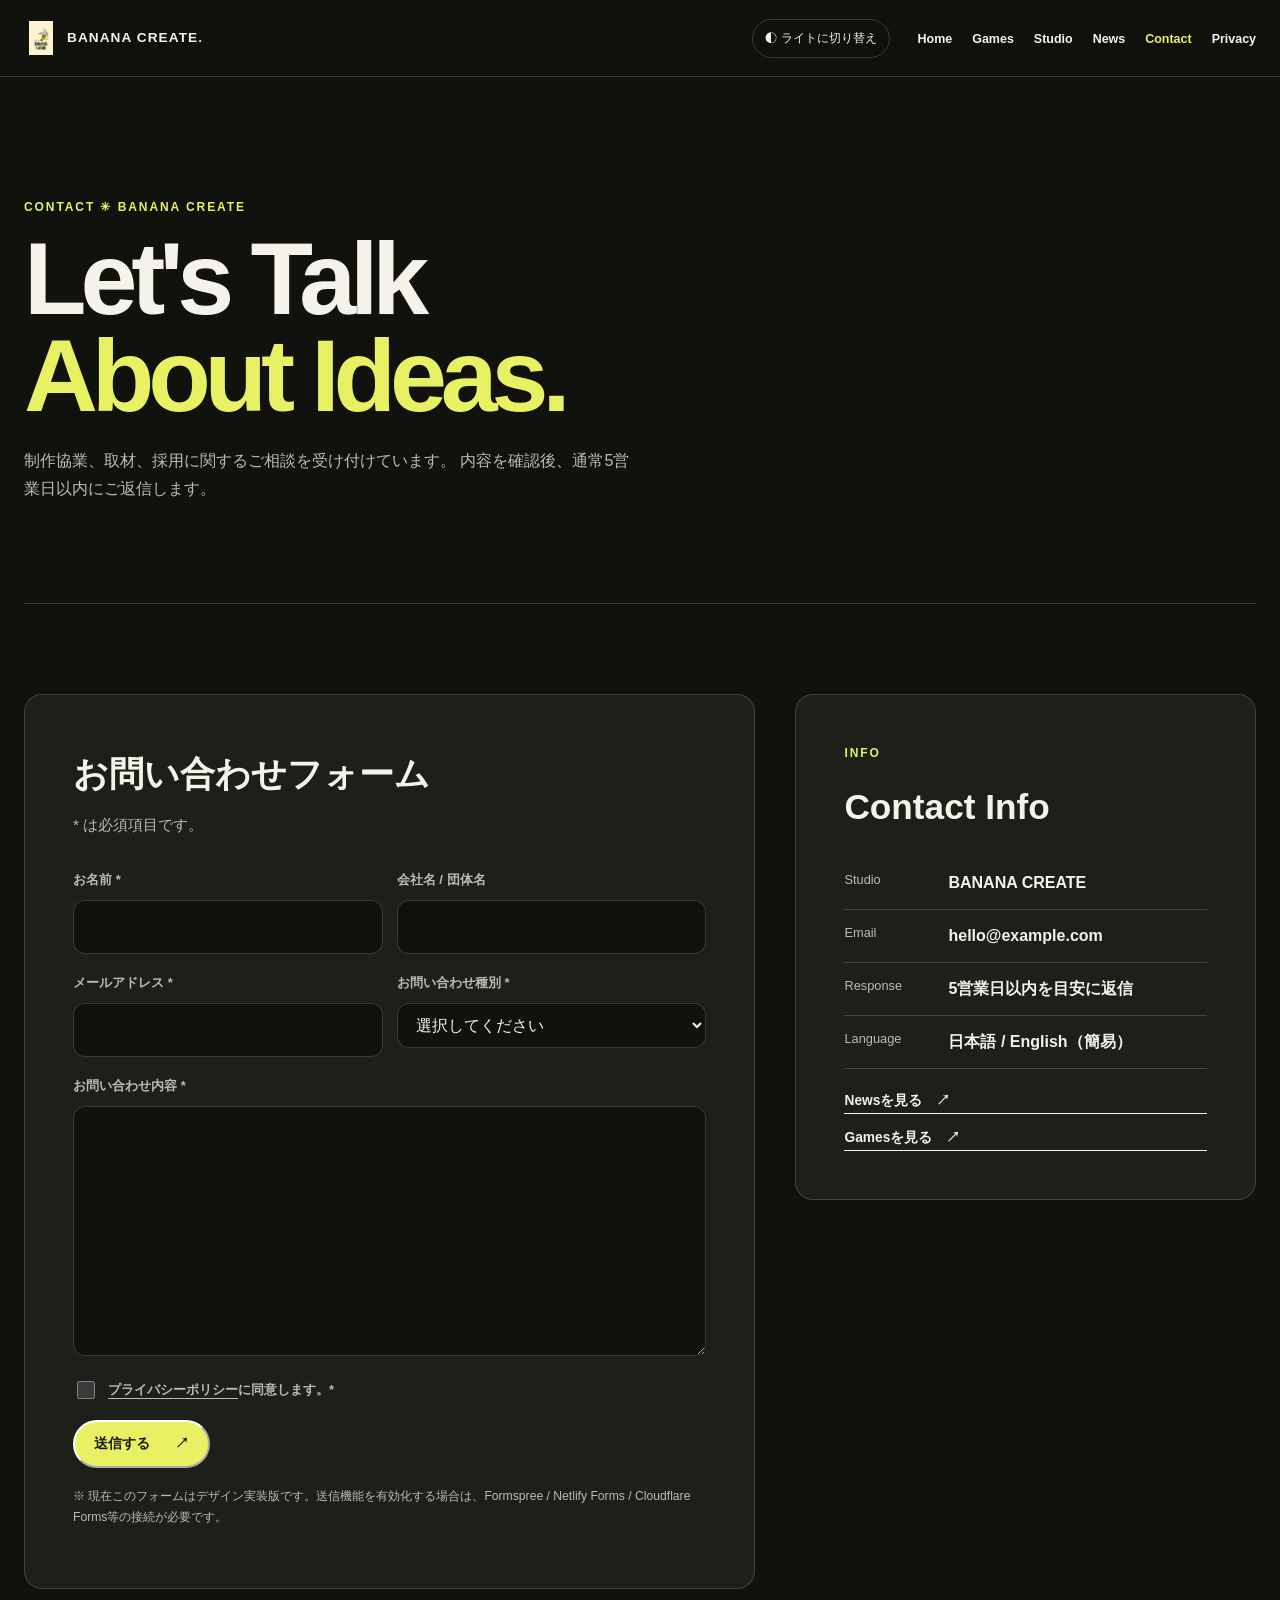
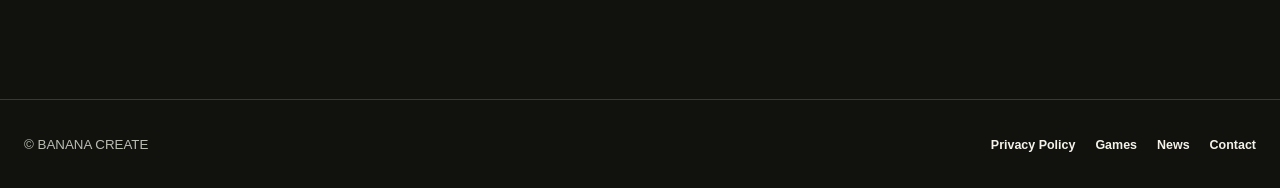
==== contact/index.html @ 160a074d "ページ作成" ====
<!doctype html>
<html lang="ja">
  <head>
    <meta charset="utf-8" />
    <meta name="viewport" content="width=device-width,initial-scale=1" />
    <meta name="theme-color" content="#11120e" />
    <title>Contact | BANANA CREATE</title>
    <meta
      name="description"
      content="BANANA CREATEへのお問い合わせページ。制作協業、取材、採用に関するご相談はこちら。"
    />
    <link rel="stylesheet" href="../styles.css" />
    <script src="../script.js" defer></script>
  </head>
  <body>
    <a class="skip-link" href="#main">本文へスキップ</a>
    <div class="scroll-progress" aria-hidden="true"></div>

    <header class="site-header">
      <div class="nav-wrap">
        <a class="brand" href="../index.html" aria-label="BANANA CREATE ホーム">
          <img src="../assets/logo-banana-create.png" alt="" />
          <span>BANANA CREATE<span class="brand-dot">.</span></span>
        </a>

        <div class="header-actions">
          <button class="theme-toggle" type="button" data-theme-toggle aria-pressed="false">
            <span aria-hidden="true">◐</span>
            <span data-theme-label>ライトに切り替え</span>
          </button>
          <button class="menu-toggle" type="button" data-menu-toggle aria-expanded="false" aria-controls="global-nav">
            メニュー
          </button>
        </div>

        <nav class="site-nav" id="global-nav" data-site-nav aria-label="グローバルナビゲーション">
          <ul>
            <li><a href="../index.html">Home</a></li>
            <li><a href="../games/index.html">Games</a></li>
            <li><a href="../studio.html">Studio</a></li>
            <li><a href="../news/index.html">News</a></li>
            <li><a href="./index.html" aria-current="page">Contact</a></li>
            <li><a href="../privacy.html">Privacy</a></li>
          </ul>
        </nav>
      </div>
    </header>

    <main id="main" class="main-wrap">
      <section class="content-section contact-hero" aria-labelledby="contact-title">
        <p class="eyebrow">CONTACT ✳ BANANA CREATE</p>
        <h1 id="contact-title">Let's Talk<br /><em>About Ideas.</em></h1>
        <p class="contact-hero-lead">
          制作協業、取材、採用に関するご相談を受け付けています。  
          内容を確認後、通常5営業日以内にご返信します。
        </p>
      </section>

      <section class="contact-layout">
        <article class="panel contact-form-panel" data-reveal>
          <h2>お問い合わせフォーム</h2>
          <p class="muted">* は必須項目です。</p>

          <!-- backend未接続の静的フォーム。後でFormspreeなどに接続可能 -->
          <form class="contact-form" action="#" method="post">
            <div class="form-grid">
              <div class="form-field">
                <label for="name">お名前 <span aria-hidden="true">*</span></label>
                <input id="name" name="name" type="text" autocomplete="name" required />
              </div>

              <div class="form-field">
                <label for="company">会社名 / 団体名</label>
                <input id="company" name="company" type="text" autocomplete="organization" />
              </div>
            </div>

            <div class="form-grid">
              <div class="form-field">
                <label for="email">メールアドレス <span aria-hidden="true">*</span></label>
                <input id="email" name="email" type="email" autocomplete="email" required />
              </div>

              <div class="form-field">
                <label for="type">お問い合わせ種別 <span aria-hidden="true">*</span></label>
                <select id="type" name="type" required>
                  <option value="">選択してください</option>
                  <option value="collab">制作協業について</option>
                  <option value="press">取材・掲載について</option>
                  <option value="recruit">採用について</option>
                  <option value="other">その他</option>
                </select>
              </div>
            </div>

            <div class="form-field">
              <label for="message">お問い合わせ内容 <span aria-hidden="true">*</span></label>
              <textarea id="message" name="message" rows="8" required></textarea>
            </div>

            <div class="form-field form-consent">
              <label>
                <input type="checkbox" name="consent" required />
                <span>
                  <a href="../privacy.html">プライバシーポリシー</a>に同意します。<span aria-hidden="true">*</span>
                </span>
              </label>
            </div>

            <div class="form-actions">
              <button class="btn btn-primary" type="submit">
                送信する <span aria-hidden="true">↗</span>
              </button>
            </div>
          </form>

          <p class="form-note">
            ※ 現在このフォームはデザイン実装版です。送信機能を有効化する場合は、Formspree / Netlify Forms / Cloudflare Forms等の接続が必要です。
          </p>
        </article>

        <aside class="panel contact-info-panel" data-reveal>
          <p class="eyebrow">INFO</p>
          <h2>Contact Info</h2>

          <dl class="contact-info-list">
            <div>
              <dt>Studio</dt>
              <dd>BANANA CREATE</dd>
            </div>
            <div>
              <dt>Email</dt>
              <dd><a href="mailto:hello@example.com">hello@example.com</a></dd>
            </div>
            <div>
              <dt>Response</dt>
              <dd>5営業日以内を目安に返信</dd>
            </div>
            <div>
              <dt>Language</dt>
              <dd>日本語 / English（簡易）</dd>
            </div>
          </dl>

          <div class="contact-info-links">
            <a class="text-link" href="../news/index.html">Newsを見る <span aria-hidden="true">↗</span></a>
            <a class="text-link" href="../games/index.html">Gamesを見る <span aria-hidden="true">↗</span></a>
          </div>
        </aside>
      </section>
    </main>

    <footer class="site-footer">
      <div class="footer-wrap">
        <small>© BANANA CREATE</small>
        <ul class="footer-links">
          <li><a href="../privacy.html">Privacy Policy</a></li>
          <li><a href="../games/index.html">Games</a></li>
          <li><a href="../news/index.html">News</a></li>
          <li><a href="./index.html" aria-current="page">Contact</a></li>
        </ul>
      </div>
    </footer>

    <button class="back-to-top" type="button" data-back-to-top aria-label="ページ上部へ戻る">↑</button>
  </body>
</html>
---- styles.css ----
:root {
  color-scheme: dark;
  --bg: #11120e;
  --surface: #1d1f19;
  --surface-raised: #252820;
  --text: #f5f3e9;
  --muted: #b9bdb1;
  --line: rgba(245, 243, 233, .17);
  --accent: #e8f064;
  --accent-text: #17190c;
  --header: rgba(17, 18, 14, .88);
}

:root[data-theme="light"] {
  color-scheme: light;
  --bg: #f5f4eb;
  --surface: #fffef8;
  --surface-raised: #ebece1;
  --text: #191b15;
  --muted: #51584b;
  --line: rgba(25, 27, 21, .2);
  --accent: #dbe642;
  --accent-text: #17190c;
  --header: rgba(245, 244, 235, .9);
}

* { box-sizing: border-box; }
html { scroll-behavior: smooth; }
body {
  margin: 0;
  background: var(--bg);
  color: var(--text);
  font-family: "Hiragino Kaku Gothic ProN", "Yu Gothic", Meiryo, sans-serif;
  line-height: 1.75;
  transition: background-color .25s, color .25s;
}
button, a { -webkit-tap-highlight-color: transparent; }
button { font: inherit; cursor: pointer; }
a { color: inherit; text-decoration: none; }
a:focus-visible, button:focus-visible {
  outline: 3px solid var(--accent);
  outline-offset: 4px;
}
img { display: block; max-width: 100%; }
figure, h1, h2, h3, p { margin-top: 0; }
section[id] { scroll-margin-top: 110px; }

.skip-link {
  position: fixed;
  z-index: 100;
  top: -80px;
  left: 16px;
  padding: 10px 16px;
  background: var(--accent);
  color: var(--accent-text);
}
.skip-link:focus { top: 12px; }

.scroll-progress {
  position: fixed;
  z-index: 80;
  top: 0;
  left: 0;
  width: 100%;
  height: 4px;
  background: var(--accent);
  transform: scaleX(0);
  transform-origin: left;
  pointer-events: none;
}

.site-header {
  position: sticky;
  z-index: 50;
  top: 0;
  background: var(--header);
  border-bottom: 1px solid var(--line);
  backdrop-filter: blur(16px);
}
.nav-wrap, .main-wrap, .footer-wrap {
  width: min(1240px, calc(100% - 48px));
  margin-inline: auto;
}
.nav-wrap {
  display: flex;
  align-items: center;
  gap: 28px;
  min-height: 76px;
}
.brand {
  display: inline-flex;
  align-items: center;
  gap: 9px;
  margin-right: auto;
  font-size: .85rem;
  font-weight: 900;
  letter-spacing: .08em;
  white-space: nowrap;
}
.brand img { width: 34px; height: 34px; object-fit: contain; }
.brand-dot { color: var(--accent); }
.header-actions { display: flex; align-items: center; gap: 10px; }
.theme-toggle, .menu-toggle {
  padding: 8px 12px;
  background: transparent;
  color: var(--text);
  border: 1px solid var(--line);
  border-radius: 999px;
  font-size: .75rem;
  white-space: nowrap;
}
.theme-toggle:hover, .menu-toggle:hover { border-color: var(--accent); }
.menu-toggle { display: none; }
.site-nav ul, .footer-links {
  display: flex;
  gap: 20px;
  align-items: center;
  margin: 0;
  padding: 0;
  list-style: none;
}
.site-nav a, .footer-links a { font-size: .78rem; font-weight: 700; }
.site-nav a:hover, .site-nav a[aria-current="page"], .footer-links a:hover {
  color: var(--accent);
}

.hero {
  display: grid;
  grid-template-columns: 1fr 1fr;
  align-items: center;
  gap: clamp(32px, 5vw, 80px);
  min-height: min(760px, calc(100svh - 76px));
  padding-block: 70px 90px;
}
.eyebrow {
  color: var(--accent);
  font-size: .75rem;
  font-weight: 800;
  letter-spacing: .16em;
}
.hero h1, .section-head h2, .contact-panel h2 {
  line-height: 1.08;
  letter-spacing: -.055em;
  font-weight: 900;
}
.hero h1 { font-size: clamp(3.2rem, 7vw, 7.3rem); }
.hero h1 em, .section-head h2 em, .contact-panel h2 em {
  color: var(--accent);
  font-style: normal;
}
.hero-lead { max-width: 520px; color: var(--muted); }
.hero-cta, .contact-links { display: flex; flex-wrap: wrap; gap: 12px; align-items: center; }
.btn {
  display: inline-flex;
  align-items: center;
  justify-content: space-between;
  gap: 25px;
  min-height: 48px;
  padding: 10px 19px;
  border-radius: 999px;
  font-size: .85rem;
  font-weight: 800;
  transition: transform .2s, background-color .2s;
}
.btn:hover { transform: translateY(-3px); }
.btn-primary { background: var(--accent); color: var(--accent-text); }
.btn-outline { border: 1px solid var(--line); }
.btn-outline:hover { background: var(--surface-raised); }
.hero-scroll { margin: 75px 0 0; font-size: .68rem; letter-spacing: .14em; }
.hero-scroll span { margin-left: 12px; color: var(--accent); }

.media-frame {
  position: relative;
  overflow: hidden;
  margin: 0;
  background: var(--surface-raised);
}
.media-frame img {
  width: 100%;
  height: 100%;
  object-fit: cover;
}
.media-frame img[hidden] { display: none; }
.media-fallback:not([hidden]) {
  position: absolute;
  inset: 0;
  display: grid;
  place-items: center;
  padding: 20px;
  color: var(--text);
  font-weight: 900;
  text-align: center;
}
.hero-media {
  height: clamp(360px, 42vw, 590px);
  border-radius: 42% 42% 24px 24px;
  transform: rotate(2deg);
  box-shadow: 18px 18px 0 var(--surface-raised);
}
.hero-media img { transition: transform .7s; }
.hero-media:hover img { transform: scale(1.06); }
.hero-sticker {
  position: absolute;
  right: 0;
  bottom: 3%;
  display: grid;
  place-items: center;
  width: 100px;
  height: 100px;
  background: var(--accent);
  color: var(--accent-text);
  border-radius: 50%;
  font-size: .95rem;
  font-weight: 900;
  line-height: 1.2;
  text-align: center;
  transform: rotate(13deg);
}

.ticker {
  overflow: hidden;
  border-block: 1px solid var(--line);
  padding-block: 13px;
  color: var(--accent);
  font-size: .75rem;
  font-weight: 900;
  letter-spacing: .2em;
  white-space: nowrap;
}
.ticker-track { display: flex; width: max-content; animation: ticker 30s linear infinite; }
.ticker-track span { padding-right: 2rem; }
@keyframes ticker { to { transform: translateX(-50%); } }

.content-section { padding-block: clamp(75px, 10vw, 140px) 0; }
.section-head {
  display: flex;
  justify-content: space-between;
  align-items: end;
  gap: 20px;
  margin-bottom: 32px;
}
.section-head h2 { margin-bottom: 0; font-size: clamp(2.6rem, 5vw, 5rem); }
.text-link {
  display: inline-flex;
  align-items: center;
  gap: 14px;
  font-size: .86rem;
  font-weight: 800;
  border-bottom: 1px solid currentColor;
}
.text-link:hover { color: var(--accent); }

.games-grid { display: grid; grid-template-columns: repeat(3, minmax(0, 1fr)); gap: 20px; }
.game-card {
  position: relative;
  overflow: hidden;
  background: var(--surface);
  border: 1px solid var(--line);
  border-radius: 18px;
  transition: border-color .25s, transform .25s;
}
.game-card:hover { transform: translateY(-6px); border-color: var(--accent); }
.game-card::after {
  content: "";
  position: absolute;
  inset: 0;
  background: radial-gradient(320px circle at var(--mouse-x, 50%) var(--mouse-y, 50%),
    rgba(232, 240, 100, .13), transparent 65%);
  opacity: 0;
  pointer-events: none;
  transition: opacity .2s;
}
.game-card:hover::after { opacity: 1; }
.card-media { height: 230px; }
.card-media img { transition: transform .5s; }
.game-card:hover .card-media img { transform: scale(1.06); }
.game-card-body { position: relative; z-index: 1; padding: 24px; }
.card-meta {
  display: flex;
  justify-content: space-between;
  gap: 10px;
  color: var(--muted);
  font-size: .68rem;
  font-weight: 800;
  letter-spacing: .08em;
}
.status {
  padding: 2px 9px;
  border: 1px solid var(--line);
  border-radius: 999px;
  white-space: nowrap;
}
.game-card h3 { margin: 20px 0 8px; font-size: 1.3rem; }
.game-card p { min-height: 5.2em; color: var(--muted); font-size: .85rem; }
.card-link { display: inline-flex; gap: 12px; color: var(--accent); font-size: .85rem; font-weight: 800; }
.card-link:hover { text-decoration: underline; }

.split { display: grid; grid-template-columns: 1.2fr 1fr; gap: 20px; }
.panel { padding: clamp(25px, 4vw, 48px); background: var(--surface); border: 1px solid var(--line); border-radius: 18px; }
.panel h3 { font-size: 1.1rem; }
.statement { position: relative; overflow: hidden; }
.statement p { position: relative; z-index: 1; max-width: 550px; margin: 0; font-size: clamp(1.15rem, 2vw, 1.8rem); font-weight: 700; }
.statement strong { color: var(--accent); }
.panel-symbol { position: absolute; right: 15px; bottom: -110px; color: var(--surface-raised); font-size: 340px; line-height: 1; }
.meta-list { margin: 0; }
.meta-list div { display: grid; grid-template-columns: 100px 1fr; gap: 10px; padding: 13px 0; border-bottom: 1px solid var(--line); }
.meta-list dt { color: var(--muted); font-size: .82rem; }
.meta-list dd { margin: 0; font-size: .85rem; font-weight: 700; }

.news-list { margin: 0; padding: 0; list-style: none; }
.news-list li { display: flex; gap: 35px; padding: 21px 0; border-bottom: 1px solid var(--line); }
.news-list li:first-child { padding-top: 0; }
.news-list li:last-child { padding-bottom: 0; border-bottom: 0; }
.news-list time { color: var(--accent); font-size: .8rem; font-weight: 800; white-space: nowrap; }

.contact-panel {
  position: relative;
  overflow: hidden;
  padding: clamp(35px, 7vw, 90px);
  background: var(--accent);
  color: var(--accent-text);
  border-radius: 24px;
}
.contact-panel .eyebrow, .contact-panel h2 em { color: var(--accent-text); }
.contact-panel h2 { position: relative; z-index: 1; font-size: clamp(3rem, 7vw, 7rem); }
.contact-panel > p:not(.eyebrow) { position: relative; z-index: 1; max-width: 550px; }
.contact-links { position: relative; z-index: 1; margin-top: 30px; }
.btn-dark { background: #17190c; color: #f5f3e9; }
.contact-decoration { position: absolute; right: -30px; bottom: -260px; color: rgba(23, 25, 12, .1); font-size: 650px; line-height: 1; pointer-events: none; }

.site-footer { margin-top: 110px; border-top: 1px solid var(--line); }
.footer-wrap { display: flex; justify-content: space-between; gap: 20px; align-items: center; padding-block: 30px; }
.footer-wrap small { color: var(--muted); }
.back-to-top {
  position: fixed;
  z-index: 40;
  right: 24px;
  bottom: 24px;
  width: 46px;
  height: 46px;
  background: var(--accent);
  color: var(--accent-text);
  border: 0;
  border-radius: 50%;
  font-size: 1.3rem;
  font-weight: 900;
  opacity: 0;
  pointer-events: none;
  transform: translateY(12px);
  transition: opacity .2s, transform .2s;
}
.back-to-top.is-visible { opacity: 1; pointer-events: auto; transform: translateY(0); }

.js [data-reveal] { opacity: 0; transform: translateY(24px); transition: opacity .65s, transform .65s; }
.js [data-reveal].is-visible { opacity: 1; transform: translateY(0); }

@media (max-width: 900px) {
  .nav-wrap { flex-wrap: wrap; }
  .site-nav { order: 3; width: 100%; padding-bottom: 15px; }
  .site-nav ul { flex-wrap: wrap; }
  .js .menu-toggle { display: inline-block; }
  .js .site-nav:not(.is-open) { display: none; }
  .hero { min-height: auto; }
  .games-grid { grid-template-columns: repeat(2, minmax(0, 1fr)); }
}
@media (max-width: 650px) {
  .nav-wrap, .main-wrap, .footer-wrap { width: min(100% - 32px, 1240px); }
  .nav-wrap { min-height: 66px; gap: 6px; }
  .brand { font-size: .7rem; }
  .brand img { width: 28px; height: 28px; }
  .theme-toggle [data-theme-label] { display: none; }
  .site-nav ul { display: grid; gap: 0; }
  .site-nav a { display: block; padding: 9px 0; }
  .hero { grid-template-columns: 1fr; padding-block: 56px 75px; }
  .hero h1 { font-size: clamp(3rem, 12vw, 5rem); }
  .hero-scroll { margin-top: 38px; }
  .hero-media { height: 380px; max-width: 520px; width: calc(100% - 20px); }
  .games-grid, .split { grid-template-columns: 1fr; }
  .game-card p { min-height: 0; }
  .section-head { align-items: start; flex-direction: column; }
  .news-list li { flex-direction: column; gap: 4px; }
  .footer-wrap { align-items: start; flex-direction: column; }
  .footer-links { flex-wrap: wrap; }
}
@media (prefers-reduced-motion: reduce) {
  html { scroll-behavior: auto; }
  *, *::before, *::after { animation-duration: .01ms !important; transition-duration: .01ms !important; }
  .js [data-reveal] { opacity: 1; transform: none; }
}

/* === Games page additions (revamp) === */
.games-hero {
  padding-top: clamp(70px, 10vw, 120px);
  padding-bottom: clamp(60px, 8vw, 100px);
  border-bottom: 1px solid var(--line);
}
.games-hero h1 {
  margin: 0;
  font-size: clamp(3.2rem, 8vw, 7rem);
  line-height: .98;
  letter-spacing: -.06em;
  font-weight: 900;
}
.games-hero h1 em {
  color: var(--accent);
  font-style: normal;
}
.games-hero-lead {
  max-width: 620px;
  margin-top: 18px;
}
.muted {
  color: var(--muted);
  font-size: .95rem;
}

.games-showcase {
  padding-top: clamp(55px, 8vw, 100px);
}

.game-feature-card {
  display: grid;
  grid-template-columns: minmax(280px, 1fr) minmax(0, 1fr);
  gap: clamp(20px, 4vw, 40px);
  padding: clamp(18px, 3vw, 26px);
  margin-bottom: clamp(22px, 4vw, 36px);
  background: linear-gradient(180deg, var(--surface), color-mix(in srgb, var(--surface) 80%, #000));
}
.games-feature-media {
  position: relative;
  height: clamp(260px, 34vw, 430px);
  border-radius: 14px;
}
.games-feature-media img {
  transition: transform .5s;
}
.game-feature-card:hover .games-feature-media img {
  transform: scale(1.04);
}
.feature-badge {
  position: absolute;
  left: 14px;
  top: 14px;
  width: 44px;
  height: 44px;
  display: grid;
  place-items: center;
  border-radius: 999px;
  background: var(--accent);
  color: var(--accent-text);
  font-size: .85rem;
  font-weight: 900;
}
.games-feature-copy {
  display: grid;
  align-content: center;
}
.games-kicker {
  margin: 0 0 14px;
  color: var(--accent);
  font-size: .72rem;
  font-weight: 900;
  letter-spacing: .14em;
}
.games-feature-copy h2 {
  margin: 0 0 16px;
  font-size: clamp(2rem, 4vw, 3.2rem);
  line-height: 1.08;
  letter-spacing: -.04em;
}
.games-feature-copy p {
  margin: 0 0 22px;
  color: var(--muted);
  max-width: 560px;
}
.games-feature-copy .status {
  width: fit-content;
}

.games-page-grid {
  display: grid;
  grid-template-columns: repeat(2, minmax(0, 1fr));
  gap: 20px;
  padding-bottom: 20px;
}

.games-note {
  position: relative;
  overflow: hidden;
  margin-top: clamp(28px, 5vw, 54px);
  padding: clamp(28px, 5vw, 54px);
}
.games-note h2 {
  margin: 0 0 14px;
  font-size: clamp(2rem, 4.5vw, 4rem);
  line-height: 1;
  letter-spacing: -.05em;
}
.games-note h2 em {
  color: var(--accent);
  font-style: normal;
}
.games-note p:not(.eyebrow) {
  color: var(--muted);
  max-width: 620px;
}

@media (max-width: 900px) {
  .game-feature-card {
    grid-template-columns: 1fr;
  }
  .games-page-grid {
    grid-template-columns: 1fr 1fr;
  }
}

@media (max-width: 650px) {
  .games-hero h1 {
    font-size: clamp(3rem, 15vw, 5.2rem);
  }
  .games-showcase {
    padding-top: 40px;
  }
  .games-feature-media {
    height: 250px;
  }
  .games-page-grid {
    grid-template-columns: 1fr;
  }
}

/* ==================================================
   Privacy Policy
================================================== */

.legal-hero {
  padding-top: clamp(70px, 10vw, 120px);
  padding-bottom: clamp(65px, 8vw, 105px);
  border-bottom: 1px solid var(--line);
}

.legal-hero h1 {
  margin-bottom: 24px;
  font-size: clamp(3.5rem, 9vw, 8.5rem);
  font-weight: 900;
  line-height: 0.95;
  letter-spacing: -0.065em;
}

.legal-hero h1 em {
  color: var(--accent);
  font-style: normal;
}

.legal-lead {
  max-width: 650px;
  margin-bottom: 36px;
  color: var(--muted);
  font-size: clamp(0.95rem, 1.5vw, 1.15rem);
}

.legal-date {
  display: flex;
  gap: 18px;
  align-items: center;
  font-size: 0.75rem;
  font-weight: 800;
  letter-spacing: 0.08em;
}

.legal-date span {
  color: var(--muted);
}

.legal-date time {
  color: var(--accent);
}

.legal-layout {
  display: grid;
  grid-template-columns: minmax(190px, 260px) minmax(0, 1fr);
  gap: clamp(28px, 5vw, 75px);
  padding-top: clamp(55px, 8vw, 100px);
}

.legal-sidebar {
  align-self: stretch;
}

.legal-sidebar-inner {
  position: sticky;
  top: 110px;
}

.legal-sidebar-title {
  margin-bottom: 16px;
  color: var(--accent);
  font-size: 0.7rem;
  font-weight: 900;
  letter-spacing: 0.16em;
}

.legal-toc {
  margin: 0;
  padding: 0;
  list-style: none;
  counter-reset: legal-toc;
}

.legal-toc li {
  counter-increment: legal-toc;
  border-bottom: 1px solid var(--line);
}

.legal-toc a {
  display: grid;
  grid-template-columns: 28px 1fr;
  gap: 8px;
  padding: 10px 4px;
  color: var(--muted);
  font-size: 0.76rem;
  line-height: 1.5;
  transition:
    color 0.2s,
    padding-left 0.2s;
}

.legal-toc a::before {
  content: counter(legal-toc, decimal-leading-zero);
  color: var(--accent);
  font-size: 0.65rem;
  font-weight: 900;
}

.legal-toc a:hover,
.legal-toc a.is-active {
  padding-left: 8px;
  color: var(--text);
}

.legal-content {
  min-width: 0;
}

.legal-content > * + * {
  margin-top: 18px;
}

.legal-introduction {
  position: relative;
  overflow: hidden;
  padding: clamp(28px, 5vw, 55px);
  background: var(--accent);
  color: var(--accent-text);
}

.legal-introduction p {
  position: relative;
  z-index: 1;
  max-width: 780px;
  margin-bottom: 0;
  font-size: clamp(1rem, 1.8vw, 1.25rem);
  font-weight: 700;
}

.legal-section {
  position: relative;
  overflow: hidden;
  padding: clamp(28px, 5vw, 55px);
  scroll-margin-top: 110px;
}

.legal-section-number {
  display: block;
  margin-bottom: 28px;
  color: var(--accent);
  font-size: 0.72rem;
  font-weight: 900;
  letter-spacing: 0.14em;
}

.legal-section h2 {
  margin-bottom: 25px;
  font-size: clamp(1.45rem, 3vw, 2.2rem);
  line-height: 1.35;
  letter-spacing: -0.025em;
}

.legal-section h3 {
  margin: 36px 0 12px;
  padding-left: 14px;
  border-left: 3px solid var(--accent);
  font-size: 1rem;
}

.legal-section p,
.legal-section li {
  color: var(--muted);
  font-size: 0.9rem;
}

.legal-section ul,
.legal-section ol {
  margin: 18px 0 24px;
  padding-left: 1.5rem;
}

.legal-section li + li {
  margin-top: 9px;
}

.legal-section li::marker {
  color: var(--accent);
  font-weight: 900;
}

.legal-note {
  margin-top: 24px;
  padding: 18px 20px;
  background: var(--surface-raised);
  border-left: 3px solid var(--accent);
  border-radius: 4px 12px 12px 4px;
}

.legal-definition-list {
  margin: 0;
}

.legal-definition-list div {
  display: grid;
  grid-template-columns: minmax(90px, 130px) 1fr;
  gap: 18px;
  padding: 16px 0;
  border-bottom: 1px solid var(--line);
}

.legal-definition-list div:first-child {
  border-top: 1px solid var(--line);
}

.legal-definition-list dt {
  color: var(--muted);
  font-size: 0.78rem;
}

.legal-definition-list dd {
  margin: 0;
  font-size: 0.88rem;
  font-weight: 700;
  overflow-wrap: anywhere;
}

/*
 * .contact-panel の既存スタイルを利用しつつ、
 * Privacyページ向けに見出しサイズを調整。
 */
.legal-contact {
  margin-top: 40px;
  scroll-margin-top: 110px;
}

.legal-contact h2 {
  margin-bottom: 25px;
  font-size: clamp(2.5rem, 6vw, 5.5rem);
}

.legal-contact-details {
  position: relative;
  z-index: 1;
  max-width: 720px;
  margin: 35px 0 0;
  border-top: 1px solid rgba(23, 25, 12, 0.25);
}

.legal-contact-details div {
  display: grid;
  grid-template-columns: 110px 1fr;
  gap: 16px;
  padding: 14px 0;
  border-bottom: 1px solid rgba(23, 25, 12, 0.25);
}

.legal-contact-details dt {
  font-size: 0.75rem;
  font-weight: 800;
}

.legal-contact-details dd {
  margin: 0;
  font-size: 0.88rem;
  font-weight: 700;
  overflow-wrap: anywhere;
}

.legal-contact-details a {
  text-decoration: underline;
  text-underline-offset: 4px;
}

.legal-contact-details a:hover {
  opacity: 0.65;
}

.legal-contact-note {
  position: relative;
  z-index: 1;
  margin-top: 20px;
  font-size: 0.72rem;
}

.legal-document-footer {
  display: flex;
  justify-content: space-between;
  gap: 20px;
  padding: 25px 4px 0;
  color: var(--muted);
  border-top: 1px solid var(--line);
  font-size: 0.72rem;
}

.legal-document-footer p {
  margin-bottom: 0;
}

/* タブレット */
@media (max-width: 900px) {
  .legal-layout {
    grid-template-columns: 1fr;
  }

  .legal-sidebar-inner {
    position: static;
  }

  .legal-toc {
    display: grid;
    grid-template-columns: repeat(2, minmax(0, 1fr));
    gap: 0 20px;
  }
}

/* スマートフォン */
@media (max-width: 650px) {
  .legal-hero {
    padding-top: 55px;
  }

  .legal-hero h1 {
    font-size: clamp(3.1rem, 16vw, 5rem);
  }

  .legal-toc {
    grid-template-columns: 1fr;
  }

  .legal-sidebar {
    padding: 22px;
    background: var(--surface);
    border: 1px solid var(--line);
    border-radius: 14px;
  }

  .legal-definition-list div,
  .legal-contact-details div {
    grid-template-columns: 1fr;
    gap: 3px;
  }

  .legal-document-footer {
    flex-direction: column;
    gap: 5px;
  }
}
/* ==================================================
   News page
================================================== */

.news-hero {
  padding-top: clamp(70px, 10vw, 120px);
  padding-bottom: clamp(60px, 8vw, 100px);
  border-bottom: 1px solid var(--line);
}

.news-hero h1 {
  margin-bottom: 24px;
  font-size: clamp(3.6rem, 9vw, 8.5rem);
  font-weight: 900;
  line-height: 0.95;
  letter-spacing: -0.065em;
}

.news-hero h1 em {
  color: var(--accent);
  font-style: normal;
}

.news-hero-lead {
  max-width: 600px;
  margin-bottom: 0;
  color: var(--muted);
  font-size: clamp(0.95rem, 1.5vw, 1.1rem);
}

.news-layout {
  display: grid;
  grid-template-columns: minmax(280px, 0.85fr) minmax(0, 1.5fr);
  gap: clamp(24px, 5vw, 70px);
  padding-top: clamp(55px, 8vw, 100px);
}

.featured-news {
  position: relative;
  min-height: 440px;
  overflow: hidden;
  padding: clamp(28px, 5vw, 55px);
  background: var(--accent);
  color: var(--accent-text);
}

.featured-news-label {
  position: relative;
  z-index: 1;
  display: flex;
  justify-content: space-between;
  gap: 15px;
  padding-bottom: 20px;
  border-bottom: 1px solid rgba(23, 25, 12, 0.25);
  font-size: 0.7rem;
  font-weight: 900;
  letter-spacing: 0.13em;
}

.featured-news-label time {
  font-weight: 700;
}

.featured-news-content {
  position: relative;
  z-index: 1;
  margin-top: 100px;
}

.news-category {
  margin-bottom: 16px;
  color: var(--accent);
  font-size: 0.67rem;
  font-weight: 900;
  letter-spacing: 0.14em;
}

.featured-news .news-category {
  color: var(--accent-text);
}

.featured-news h2 {
  max-width: 440px;
  margin-bottom: 22px;
  font-size: clamp(1.7rem, 3vw, 2.8rem);
  line-height: 1.3;
  letter-spacing: -0.035em;
}

.featured-news p:not(.news-category) {
  max-width: 450px;
  margin-bottom: 0;
  font-size: 0.9rem;
  line-height: 1.9;
}

.featured-news-symbol {
  position: absolute;
  right: -50px;
  bottom: -170px;
  color: rgba(23, 25, 12, 0.1);
  font-size: 460px;
  line-height: 1;
  pointer-events: none;
}

.news-list-wrap {
  min-width: 0;
}

.news-list-heading {
  display: flex;
  justify-content: space-between;
  align-items: end;
  gap: 20px;
  margin-bottom: 18px;
}

.news-list-heading .eyebrow {
  margin-bottom: 0;
}

.news-list-heading .muted {
  margin-bottom: 0;
  font-size: 0.8rem;
}

.news-item {
  position: relative;
  display: grid;
  grid-template-columns: 105px minmax(0, 1fr) 30px;
  gap: 25px;
  align-items: start;
  min-height: 180px;
  padding: 28px;
  transition:
    border-color 0.25s,
    transform 0.25s,
    background-color 0.25s;
}

.news-item + .news-item {
  margin-top: 14px;
}

.news-item:hover {
  border-color: var(--accent);
  transform: translateX(6px);
}

.news-item-date {
  color: var(--accent);
}

.news-item-date time {
  display: flex;
  flex-direction: column;
  line-height: 1;
}

.news-item-date time span {
  margin-bottom: 8px;
  font-size: 0.75rem;
  font-weight: 800;
  letter-spacing: 0.08em;
}

.news-item-date time strong {
  font-size: 1.5rem;
  letter-spacing: -0.05em;
}

.news-item-content h2 {
  margin: 0 0 12px;
  font-size: clamp(1.05rem, 2vw, 1.45rem);
  line-height: 1.45;
  letter-spacing: -0.025em;
}

.news-item-content p:not(.news-category) {
  margin-bottom: 0;
  color: var(--muted);
  font-size: 0.82rem;
  line-height: 1.8;
}

.news-item-arrow {
  color: var(--accent);
  font-size: 1.45rem;
  line-height: 1;
  transition: transform 0.2s;
}

.news-item:hover .news-item-arrow {
  transform: translate(4px, -4px);
}

.news-placeholder {
  border-style: dashed;
  background: transparent;
}

.news-placeholder:hover {
  background: var(--surface);
}

.placeholder-mark {
  display: inline-grid;
  place-items: center;
  width: 40px;
  height: 40px;
  background: var(--accent);
  color: var(--accent-text);
  border-radius: 50%;
  font-size: 1.2rem;
  line-height: 1;
}

.news-bottom-panel {
  position: relative;
  overflow: hidden;
  margin-top: clamp(80px, 12vw, 160px);
  padding: clamp(36px, 7vw, 85px);
  background: var(--surface-raised);
  border: 1px solid var(--line);
  border-radius: 24px;
}

.news-bottom-panel h2 {
  position: relative;
  z-index: 1;
  margin-bottom: 24px;
  font-size: clamp(2.8rem, 6vw, 6rem);
  line-height: 1;
  letter-spacing: -0.06em;
}

.news-bottom-panel h2 em {
  color: var(--accent);
  font-style: normal;
}

.news-bottom-panel > p:not(.eyebrow) {
  position: relative;
  z-index: 1;
  max-width: 530px;
  color: var(--muted);
}

.news-bottom-links {
  position: relative;
  z-index: 1;
  display: flex;
  flex-wrap: wrap;
  align-items: center;
  gap: 20px;
  margin-top: 32px;
}

.news-bottom-decoration {
  position: absolute;
  right: -25px;
  bottom: -250px;
  color: var(--accent);
  opacity: 0.08;
  font-size: 620px;
  line-height: 1;
  pointer-events: none;
}

@media (max-width: 900px) {
  .news-layout {
    grid-template-columns: 1fr;
  }

  .featured-news {
    min-height: 390px;
  }

  .featured-news-content {
    margin-top: 75px;
  }
}

@media (max-width: 650px) {
  .news-hero {
    padding-top: 55px;
  }

  .news-hero h1 {
    font-size: clamp(3.2rem, 16vw, 5rem);
  }

  .featured-news {
    min-height: 420px;
  }

  .featured-news-label {
    flex-direction: column;
    gap: 8px;
  }

  .featured-news-content {
    margin-top: 65px;
  }

  .news-item {
    grid-template-columns: 1fr 25px;
    gap: 18px;
    padding: 23px;
  }

  .news-item-date {
    grid-column: 1 / -1;
  }

  .news-item-content {
    grid-column: 1;
  }

  .news-item-arrow {
    grid-column: 2;
    grid-row: 2;
  }

  .news-list-heading {
    align-items: start;
    flex-direction: column;
    gap: 4px;
  }

  .news-bottom-links {
    align-items: start;
    flex-direction: column;
  }
}

/* ==================================================
   Studio page
================================================== */

.studio-hero {
  display: grid;
  grid-template-columns: minmax(0, 1fr) minmax(300px, 0.85fr);
  align-items: center;
  gap: clamp(35px, 8vw, 120px);
  min-height: min(750px, calc(100svh - 76px));
  padding-block: 80px 110px;
}

.studio-hero h1 {
  margin: 24px 0 30px;
  font-size: clamp(3.5rem, 8vw, 8rem);
  font-weight: 900;
  line-height: 0.94;
  letter-spacing: -0.07em;
}

.studio-hero h1 em {
  color: var(--accent);
  font-style: normal;
}

.studio-hero-lead {
  max-width: 570px;
  margin-bottom: 34px;
  color: var(--muted);
  font-size: clamp(1rem, 1.7vw, 1.2rem);
}

.studio-orbit {
  position: relative;
  aspect-ratio: 1;
  max-width: 540px;
  margin-inline: auto;
  width: 100%;
  min-height: 340px;
}

.orbit-ring {
  position: absolute;
  top: 50%;
  left: 50%;
  border: 1px solid var(--line);
  border-radius: 50%;
  transform: translate(-50%, -50%);
}

.orbit-ring-large {
  width: 92%;
  height: 92%;
  animation: orbit-spin 28s linear infinite;
}

.orbit-ring-small {
  width: 58%;
  height: 58%;
  border-color: var(--accent);
  border-style: dashed;
  animation: orbit-spin-reverse 19s linear infinite;
}

.orbit-core {
  position: absolute;
  top: 50%;
  left: 50%;
  display: grid;
  place-items: center;
  width: 135px;
  height: 135px;
  background: var(--accent);
  color: var(--accent-text);
  border-radius: 50%;
  font-size: 2.2rem;
  font-weight: 900;
  letter-spacing: -0.1em;
  transform: translate(-50%, -50%) rotate(-8deg);
  box-shadow: 16px 16px 0 var(--surface-raised);
}

.orbit-label {
  position: absolute;
  color: var(--muted);
  font-size: 0.7rem;
  font-weight: 900;
  letter-spacing: 0.16em;
}

.orbit-label-top {
  top: 0;
  left: 50%;
  transform: translateX(-50%);
}

.orbit-label-right {
  top: 50%;
  right: 0;
  transform: translateY(-50%) rotate(90deg);
}

.orbit-label-bottom {
  bottom: 0;
  left: 50%;
  transform: translateX(-50%);
}

.orbit-label-left {
  top: 50%;
  left: 0;
  transform: translateY(-50%) rotate(-90deg);
}

.orbit-dot {
  position: absolute;
  display: block;
  width: 13px;
  height: 13px;
  background: var(--accent);
  border-radius: 50%;
}

.orbit-dot-one {
  top: 13%;
  right: 17%;
}

.orbit-dot-two {
  right: 6%;
  bottom: 23%;
  width: 8px;
  height: 8px;
}

.orbit-dot-three {
  bottom: 8%;
  left: 21%;
  width: 18px;
  height: 18px;
  background: var(--surface-raised);
  border: 1px solid var(--accent);
}

@keyframes orbit-spin {
  to {
    transform: translate(-50%, -50%) rotate(360deg);
  }
}

@keyframes orbit-spin-reverse {
  to {
    transform: translate(-50%, -50%) rotate(-360deg);
  }
}

.studio-philosophy {
  padding-top: 0;
}

.philosophy-grid {
  display: grid;
  grid-template-columns: repeat(3, minmax(0, 1fr));
  gap: 18px;
}

.philosophy-card {
  position: relative;
  min-height: 340px;
  overflow: hidden;
  padding: 30px;
  transition:
    transform 0.25s,
    border-color 0.25s;
}

.philosophy-card:hover {
  border-color: var(--accent);
  transform: translateY(-7px);
}

.philosophy-number {
  color: var(--accent);
  font-size: 0.72rem;
  font-weight: 900;
  letter-spacing: 0.12em;
}

.philosophy-icon {
  position: absolute;
  top: 22px;
  right: 25px;
  color: var(--surface-raised);
  font-size: 5rem;
  line-height: 1;
  transition:
    color 0.25s,
    transform 0.25s;
}

.philosophy-card:hover .philosophy-icon {
  color: var(--accent);
  transform: rotate(20deg) scale(1.1);
}

.philosophy-card h3 {
  position: relative;
  z-index: 1;
  margin-top: 145px;
  margin-bottom: 13px;
  font-size: 1.25rem;
  line-height: 1.3;
}

.philosophy-card p {
  position: relative;
  z-index: 1;
  margin-bottom: 0;
  color: var(--muted);
  font-size: 0.84rem;
}

.studio-story {
  display: grid;
  grid-template-columns: minmax(280px, 0.9fr) minmax(0, 1fr);
  align-items: center;
  gap: clamp(35px, 8vw, 110px);
}

.studio-story-visual {
  position: relative;
  aspect-ratio: 1;
  overflow: hidden;
  background: var(--accent);
  border-radius: 50%;
  color: var(--accent-text);
  transform: rotate(-5deg);
}

.story-stamp {
  position: absolute;
  top: 50%;
  left: 50%;
  z-index: 1;
  display: grid;
  place-items: center;
  width: 145px;
  height: 145px;
  border: 2px solid var(--accent-text);
  border-radius: 50%;
  font-size: 0.9rem;
  font-weight: 900;
  line-height: 1.15;
  text-align: center;
  transform: translate(-50%, -50%) rotate(10deg);
}

.story-number {
  position: absolute;
  top: 25px;
  left: 30px;
  font-size: 0.75rem;
  font-weight: 900;
}

.story-text {
  position: absolute;
  right: -8px;
  bottom: 30px;
  font-size: 0.7rem;
  font-weight: 900;
  letter-spacing: 0.13em;
  transform: rotate(-90deg);
  transform-origin: right bottom;
}

.studio-story-visual::before,
.studio-story-visual::after {
  content: "";
  position: absolute;
  border: 1px solid rgba(23, 25, 12, 0.3);
  border-radius: 50%;
}

.studio-story-visual::before {
  inset: 10%;
}

.studio-story-visual::after {
  inset: 23%;
}

.studio-story-copy h2 {
  margin-bottom: 30px;
  font-size: clamp(2.8rem, 6vw, 6rem);
  line-height: 0.98;
  letter-spacing: -0.06em;
}

.studio-story-copy h2 em {
  color: var(--accent);
  font-style: normal;
}

.studio-story-copy p:not(.eyebrow) {
  max-width: 600px;
  color: var(--muted);
  font-size: 0.92rem;
}

.studio-story-copy .text-link {
  margin-top: 22px;
}

.process-section {
  padding-top: 0;
}

.process-list {
  border-top: 1px solid var(--line);
}

.process-item {
  display: grid;
  grid-template-columns: 100px minmax(0, 1fr) 40px;
  gap: 25px;
  align-items: center;
  padding: 30px 0;
  border-bottom: 1px solid var(--line);
  transition:
    padding-left 0.25s,
    background-color 0.25s;
}

.process-item:hover {
  padding-left: 15px;
  background: linear-gradient(90deg, var(--surface), transparent);
}

.process-index {
  color: var(--accent);
  font-size: 0.8rem;
  font-weight: 900;
  letter-spacing: 0.1em;
}

.process-main h3 {
  margin-bottom: 7px;
  font-size: clamp(1.15rem, 2vw, 1.65rem);
}

.process-main p {
  max-width: 650px;
  margin-bottom: 0;
  color: var(--muted);
  font-size: 0.85rem;
}

.process-arrow {
  color: var(--accent);
  font-size: 1.5rem;
  transition: transform 0.2s;
}

.process-item:hover .process-arrow {
  transform: translate(5px, -5px);
}

.studio-info-section {
  padding-top: 0;
}

.studio-info-grid {
  display: grid;
  grid-template-columns: 1.1fr 1fr;
  gap: 18px;
}

.studio-info-intro {
  position: relative;
  overflow: hidden;
  background: var(--accent);
  color: var(--accent-text);
}

.studio-info-intro p {
  position: relative;
  z-index: 1;
  max-width: 550px;
  margin-bottom: 0;
  font-size: clamp(1.25rem, 2.4vw, 2rem);
  font-weight: 800;
  line-height: 1.45;
}

.studio-info-intro .panel-symbol {
  position: absolute;
  right: -30px;
  bottom: -190px;
  color: rgba(23, 25, 12, 0.1);
  font-size: 430px;
  line-height: 1;
}

.studio-meta-list {
  margin: 0;
}

.studio-meta-list div {
  display: grid;
  grid-template-columns: 100px 1fr;
  gap: 15px;
  padding: 17px 0;
  border-bottom: 1px solid var(--line);
}

.studio-meta-list div:first-child {
  padding-top: 0;
}

.studio-meta-list div:last-child {
  padding-bottom: 0;
  border-bottom: 0;
}

.studio-meta-list dt {
  color: var(--muted);
  font-size: 0.78rem;
}

.studio-meta-list dd {
  margin: 0;
  font-size: 0.88rem;
  font-weight: 800;
}

.studio-cta {
  position: relative;
  overflow: hidden;
  margin-top: clamp(85px, 12vw, 160px);
  padding: clamp(38px, 7vw, 90px);
  background: var(--accent);
  color: var(--accent-text);
  border-radius: 24px;
}

.studio-cta h2 {
  position: relative;
  z-index: 1;
  margin-bottom: 25px;
  font-size: clamp(3rem, 7vw, 7rem);
  line-height: 0.95;
  letter-spacing: -0.07em;
}

.studio-cta h2 em {
  color: var(--accent-text);
  font-style: normal;
}

.studio-cta > p:not(.eyebrow) {
  position: relative;
  z-index: 1;
  max-width: 540px;
}

.studio-cta-links {
  position: relative;
  z-index: 1;
  display: flex;
  flex-wrap: wrap;
  align-items: center;
  gap: 20px;
  margin-top: 32px;
}

.studio-cta-decoration {
  position: absolute;
  right: -25px;
  bottom: -260px;
  color: rgba(23, 25, 12, 0.1);
  font-size: 650px;
  line-height: 1;
  pointer-events: none;
}

@media (max-width: 900px) {
  .studio-hero {
    grid-template-columns: 1fr;
    min-height: auto;
  }

  .studio-orbit {
    max-width: 470px;
  }

  .philosophy-grid {
    grid-template-columns: 1fr;
  }

  .philosophy-card {
    min-height: 280px;
  }

  .philosophy-card h3 {
    margin-top: 100px;
  }

  .studio-story {
    grid-template-columns: 1fr;
  }

  .studio-story-visual {
    max-width: 520px;
    width: 100%;
    margin-inline: auto;
  }

  .studio-info-grid {
    grid-template-columns: 1fr;
  }
}

@media (max-width: 650px) {
  .studio-hero {
    padding-block: 58px 80px;
  }

  .studio-hero h1 {
    font-size: clamp(3.3rem, 15vw, 5.5rem);
  }

  .studio-orbit {
    min-height: 300px;
  }

  .orbit-core {
    width: 105px;
    height: 105px;
    font-size: 1.8rem;
  }

  .orbit-label {
    font-size: 0.6rem;
  }

  .studio-story-copy h2 {
    font-size: clamp(2.8rem, 14vw, 5rem);
  }

  .process-item {
    grid-template-columns: 45px minmax(0, 1fr) 25px;
    gap: 12px;
    padding-block: 24px;
  }

  .process-main h3 {
    font-size: 1.05rem;
  }

  .process-main p {
    font-size: 0.78rem;
  }

  .studio-meta-list div {
    grid-template-columns: 80px 1fr;
  }

  .studio-cta-links {
    align-items: flex-start;
    flex-direction: column;
  }
}
/* 03セクション（process）の前に余白 */
.process-section {
  padding-top: clamp(36px, 6vw, 72px);
}

/* 04セクション（studio info）の前に余白 */
.studio-info-section {
  padding-top: clamp(36px, 6vw, 72px);
}

.process-section .section-head,
.studio-info-section .section-head {
  margin-bottom: 40px;
}

/* ==================================================
   Contact page
================================================== */

.contact-hero {
  padding-top: clamp(70px, 10vw, 120px);
  padding-bottom: clamp(60px, 8vw, 100px);
  border-bottom: 1px solid var(--line);
}
.contact-hero h1 {
  margin: 0 0 22px;
  font-size: clamp(3.2rem, 8vw, 7rem);
  line-height: .95;
  letter-spacing: -.06em;
  font-weight: 900;
}
.contact-hero h1 em {
  color: var(--accent);
  font-style: normal;
}
.contact-hero-lead {
  max-width: 620px;
  color: var(--muted);
  margin: 0;
}

.contact-layout {
  display: grid;
  grid-template-columns: minmax(0, 1.35fr) minmax(280px, .85fr);
  gap: clamp(20px, 4vw, 40px);
  padding-top: clamp(50px, 8vw, 90px);
}

.contact-form-panel h2,
.contact-info-panel h2 {
  margin-bottom: 8px;
  font-size: clamp(1.6rem, 3.2vw, 2.2rem);
}

.contact-form {
  margin-top: 26px;
}
.form-grid {
  display: grid;
  grid-template-columns: 1fr 1fr;
  gap: 14px;
}
.form-field {
  margin-bottom: 14px;
}
.form-field label {
  display: inline-block;
  margin-bottom: 8px;
  font-size: .82rem;
  font-weight: 800;
  color: var(--muted);
}
.form-field input,
.form-field select,
.form-field textarea {
  width: 100%;
  border: 1px solid var(--line);
  border-radius: 12px;
  background: var(--bg);
  color: var(--text);
  padding: 12px 14px;
  font: inherit;
}
.form-field textarea {
  resize: vertical;
  min-height: 150px;
}
.form-field input:focus-visible,
.form-field select:focus-visible,
.form-field textarea:focus-visible {
  outline: 3px solid var(--accent);
  outline-offset: 2px;
  border-color: var(--accent);
}
.form-consent label {
  display: flex;
  gap: 10px;
  align-items: flex-start;
  margin-top: 8px;
}
.form-consent input[type="checkbox"] {
  width: 18px;
  height: 18px;
  margin-top: 2px;
  accent-color: var(--accent);
}
.form-consent a {
  text-decoration: underline;
  text-underline-offset: 4px;
}
.form-actions {
  margin-top: 18px;
}
.form-note {
  margin-top: 18px;
  color: var(--muted);
  font-size: .76rem;
}

.contact-info-panel {
  height: fit-content;
}
.contact-info-list {
  margin: 20px 0 0;
}
.contact-info-list div {
  display: grid;
  grid-template-columns: 92px 1fr;
  gap: 12px;
  padding: 12px 0;
  border-bottom: 1px solid var(--line);
}
.contact-info-list dt {
  color: var(--muted);
  font-size: .8rem;
}
.contact-info-list dd {
  margin: 0;
  font-weight: 800;
  overflow-wrap: anywhere;
}
.contact-info-links {
  display: grid;
  gap: 12px;
  margin-top: 20px;
}

@media (max-width: 900px) {
  .contact-layout {
    grid-template-columns: 1fr;
  }
}
@media (max-width: 650px) {
  .form-grid {
    grid-template-columns: 1fr;
  }
}
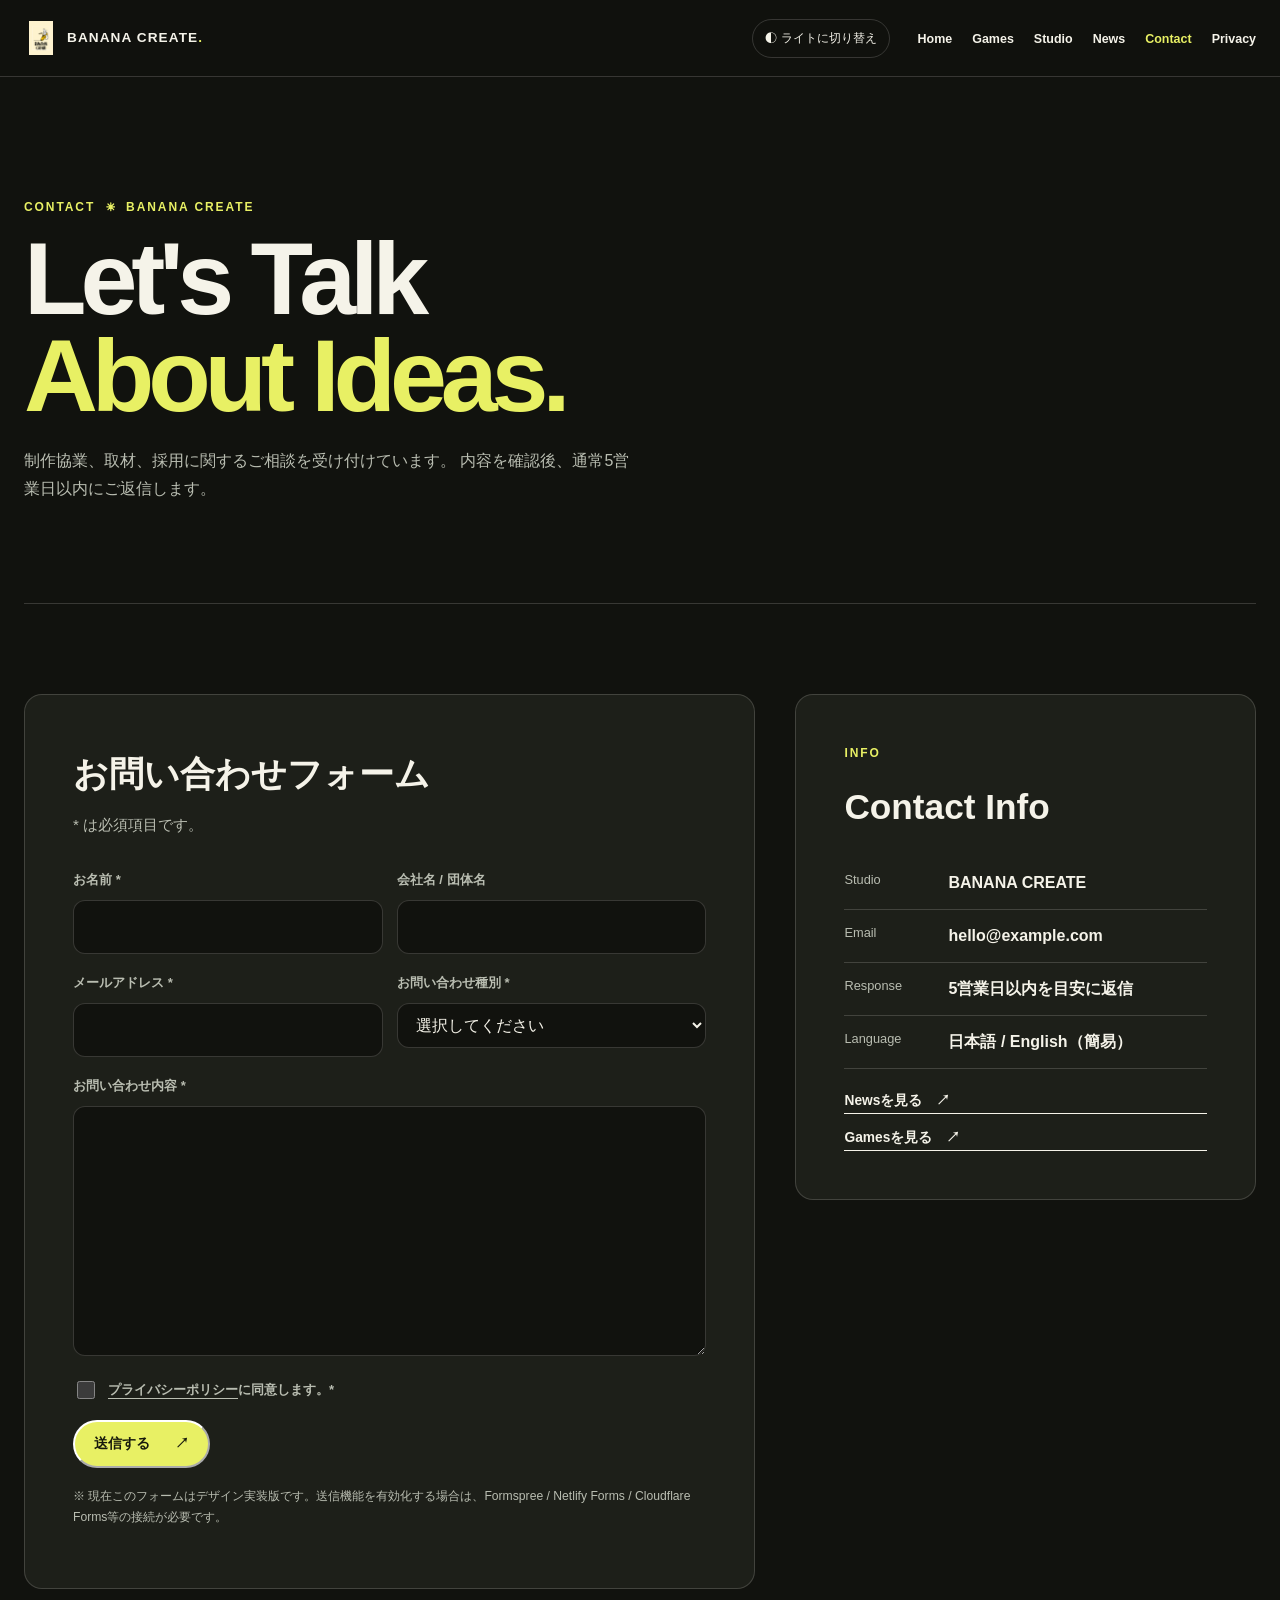
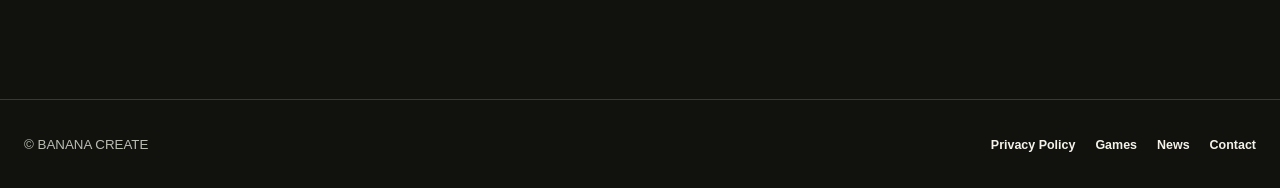
==== commit e976b303: "記号" ====
--- a/contact/index.html
+++ b/contact/index.html
@@ -13,7 +13,20 @@
     <script src="../script.js" defer></script>
   </head>
   <body>
-    <a class="skip-link" href="#main">本文へスキップ</a>
+  <!-- 装飾マーク（SVG）。文字ではないので絵文字化しない -->
+  <svg
+    width="0"
+    height="0"
+    style="position: absolute"
+    aria-hidden="true"
+    focusable="false"
+  >
+    <symbol id="icon-spark" viewBox="0 0 24 24">
+      <path d="M12 2v20M2 12h20M4.9 4.9l14.2 14.2M19.1 4.9L4.9 19.1" />
+    </symbol>
+  </svg>
+
+  <a class="skip-link" href="#main">本文へスキップ</a>
     <div class="scroll-progress" aria-hidden="true"></div>
 
     <header class="site-header">
@@ -48,7 +61,18 @@
 
     <main id="main" class="main-wrap">
       <section class="content-section contact-hero" aria-labelledby="contact-title">
-        <p class="eyebrow">CONTACT ✳ BANANA CREATE</p>
+        <p class="eyebrow">
+  CONTACT
+  <svg
+    class="icon-spark eyebrow-mark"
+    viewBox="0 0 24 24"
+    aria-hidden="true"
+    focusable="false"
+  >
+    <use href="#icon-spark"></use>
+  </svg>
+  BANANA CREATE
+</p>
         <h1 id="contact-title">Let's Talk<br /><em>About Ideas.</em></h1>
         <p class="contact-hero-lead">
           制作協業、取材、採用に関するご相談を受け付けています。  
--- a/styles.css
+++ b/styles.css
@@ -1938,4 +1938,37 @@
   .form-grid {
     grid-template-columns: 1fr;
   }
+}
+
+/* 装飾マーク（SVG） */
+.icon-spark {
+  display: inline-block;
+  width: 1em;
+  height: 1em;
+  fill: none;
+  stroke: currentColor;
+  stroke-width: 3;
+  stroke-linecap: round;
+  vertical-align: -0.1em;
+}
+
+.ticker-mark {
+  width: 0.7em;
+  height: 0.7em;
+  margin: 0 0.5em;
+  vertical-align: 0;
+}
+
+/* 見出し内の装飾マーク */
+.eyebrow-mark {
+  width: 0.8em;
+  height: 0.8em;
+  margin-inline: 0.45em;
+  vertical-align: -0.05em;
+  stroke-width: 3;
+  flex: 0 0 auto;
+}
+
+.eyebrow {
+  align-items: center;
 }
